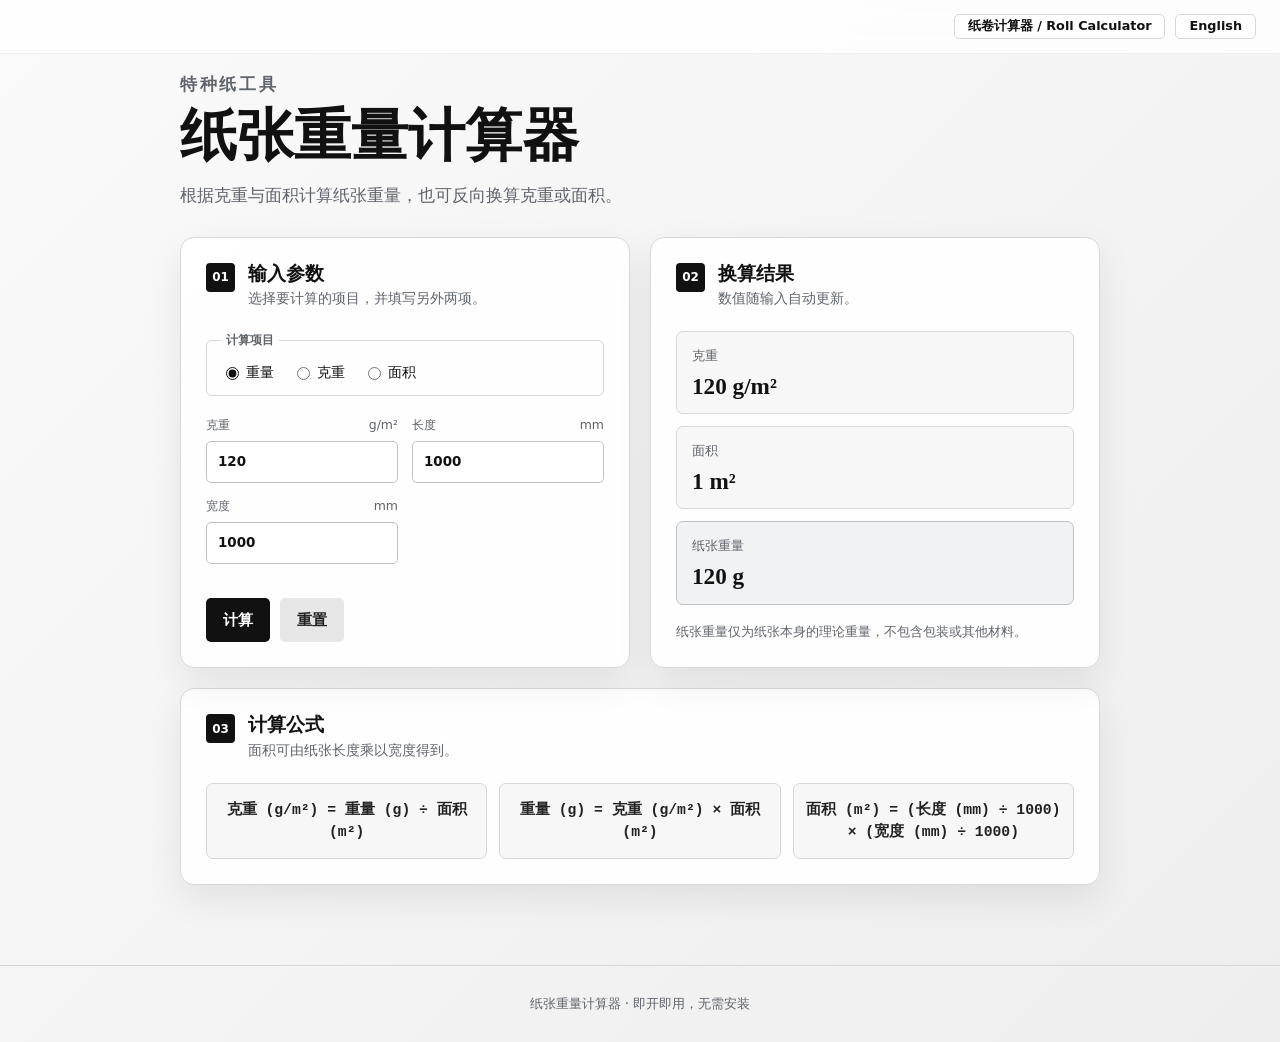
==== paper-weight.html @ e5fe06d3 "Function update~" ====
<!doctype html>
<html lang="zh-CN">
<head>
  <meta charset="utf-8">
  <meta name="viewport" content="width=device-width, initial-scale=1">
  <meta name="description" content="纸张克重、面积与重量换算工具">
  <title>纸张重量计算器 | Paper Weight Calculator</title>
  <link rel="stylesheet" href="style.css">
</head>
<body>
  <nav class="top-bar">
    <a class="gh-link" href="index.html"><span>纸卷计算器 / Roll Calculator</span></a>
    <button class="lang-toggle" id="lang-toggle" type="button">English</button>
  </nav>
  <main class="page-shell weight-shell">
    <header class="hero">
      <p class="eyebrow" data-i18n="eyebrow">SPECIALTY PAPER TOOLS</p>
      <h1 data-i18n="heading">纸张重量计算器</h1>
      <p data-i18n="subheading">根据克重与面积计算纸张重量，也可反向换算克重或面积。</p>
    </header>
    <section class="calculator-grid weight-grid" aria-label="纸张重量计算器">
      <form class="card input-card" id="weight-form">
        <div class="card-heading"><span>01</span><div><h2 data-i18n="input_title">输入参数</h2><p data-i18n="input_desc">选择要计算的项目，并填写所需参数。</p></div></div>
        <fieldset class="mode-control weight-modes">
          <legend data-i18n="mode_legend">计算项目</legend>
          <label><input type="radio" name="mode" value="weight" checked><span data-i18n="mode_weight">重量</span></label>
          <label><input type="radio" name="mode" value="gsm"><span data-i18n="mode_gsm">克重</span></label>
          <label><input type="radio" name="mode" value="area"><span data-i18n="mode_area">面积</span></label>
        </fieldset>
        <div class="field-grid weight-fields">
          <label id="gsm-field"><span data-i18n="f_gsm">克重</span><em>g/m²</em><input id="gsm" type="number" min="0.001" step="any" value="120"></label>
          <label id="length-field"><span data-i18n="f_length">长度</span><em>mm</em><input id="length" type="number" min="0.001" step="any" value="1000"></label>
          <label id="width-field"><span data-i18n="f_width">宽度</span><em>mm</em><input id="width" type="number" min="0.001" step="any" value="1000"></label>
          <label id="weight-field" class="is-hidden"><span data-i18n="f_weight">纸张重量</span><em>g</em><input id="weight" type="number" min="0.001" step="any" value="120"></label>
        </div>
        <p class="form-error" id="form-error" role="alert"></p>
        <div class="button-row"><button type="submit" data-i18n="btn_calc">计算</button><button type="button" class="secondary" id="btn-reset" data-i18n="btn_reset">重置</button></div>
      </form>
      <section class="card results-card" aria-live="polite">
        <div class="card-heading"><span>02</span><div><h2 data-i18n="result_title">换算结果</h2><p data-i18n="result_desc">数值随输入自动更新。</p></div></div>
        <div class="results-grid weight-results">
          <div><span data-i18n="r_gsm">克重</span><strong id="result-gsm">—</strong></div>
          <div><span data-i18n="r_area">面积</span><strong id="result-area">—</strong></div>
          <div class="weight-highlight"><span data-i18n="r_weight">纸张重量</span><strong id="result-weight">—</strong></div>
        </div>
        <p class="note" data-i18n="result_note">纸张重量仅为纸张本身的理论重量，不包含包装或其他材料。</p>
      </section>
    </section>
    <section class="card formula-card">
      <div class="card-heading"><span>03</span><div><h2 data-i18n="formula_title">计算公式</h2><p data-i18n="formula_desc">面积可由纸张长度乘以宽度得到。</p></div></div>
      <div class="formula-display"><span data-i18n="formula_gsm">克重 (g/m²) = 重量 (g) ÷ 面积 (m²)</span><span data-i18n="formula_weight">重量 (g) = 克重 (g/m²) × 面积 (m²)</span><span data-i18n="formula_area">面积 (m²) = (长度 (mm) ÷ 1000) × (宽度 (mm) ÷ 1000)</span></div>
    </section>
  </main>
  <footer class="site-footer"><div class="footer-inner"><span data-i18n="footer">纸张重量计算器 · 即开即用，无需安装</span></div></footer>
  <script src="paper-weight.js"></script>
</body>
</html>
---- style.css ----
:root { --ink:#111; --muted:#60646b; --line:#d5d7da; --paper:#f1f2f3; --paper-light:#fff; --kraft:#a66f3a; --kraft-dark:#75461f; --core:#faf9f5; --accent:#111; --shadow:0 14px 36px rgba(0,0,0,.08); }
* { box-sizing:border-box; }
body { margin:0; color:var(--ink); font:15px/1.5 Inter, ui-sans-serif, system-ui, -apple-system, "Segoe UI", sans-serif; background:linear-gradient(135deg,#fafafa,#eeeeee); }
.page-shell { width:min(1160px,calc(100% - 32px)); margin:0 auto; padding:72px 0 40px; }
.hero { max-width:700px; margin-bottom:28px; }.hero-top { display:flex; justify-content:space-between; align-items:flex-start; gap:12px; }.eyebrow { margin:0 0 8px; color:var(--accent); font-size:.74rem; font-weight:800; letter-spacing:.16em; }.hero h1 { margin:0; font:700 clamp(2rem,5vw,3.55rem)/1.08 Georgia,serif; }.hero p { color:var(--muted); font-size:1.05rem; }.top-bar { position:fixed; top:0; right:0; left:0; z-index:100; display:flex; justify-content:flex-end; align-items:center; gap:10px; padding:14px 24px; background:rgba(255,255,255,.82); backdrop-filter:blur(10px); -webkit-backdrop-filter:blur(10px); border-bottom:1px solid rgba(0,0,0,.06); }.gh-link { display:inline-flex; align-items:center; gap:6px; padding:5px 13px; border:1.5px solid var(--line); border-radius:5px; background:rgba(255,255,255,.85); color:var(--ink); font:700 .8rem/1 system-ui,sans-serif; text-decoration:none; transition:border-color .15s,background .15s; }.gh-link:hover { border-color:var(--accent); background:#fff; }.gh-link svg { flex-shrink:0; }.lang-toggle { flex-shrink:0; padding:5px 13px; border:1.5px solid var(--line); border-radius:5px; background:rgba(255,255,255,.85); color:var(--ink); font:700 .8rem/1 system-ui,sans-serif; cursor:pointer; transition:border-color .15s,background .15s; }.lang-toggle:hover { border-color:var(--accent); background:#fff; }
.site-footer { margin-top:40px; padding:28px 0; border-top:1px solid var(--line); text-align:center; }.footer-inner { display:flex; justify-content:center; align-items:center; gap:10px; flex-wrap:wrap; color:var(--muted); font-size:.84rem; }.footer-inner a { color:var(--muted); text-decoration:none; transition:color .15s; }.footer-inner a:hover { color:var(--ink); }.footer-sep { color:var(--line); }
.calculator-grid { display:grid; grid-template-columns:1.22fr .78fr; gap:20px; }.card { background:rgba(255,255,255,.94); border:1px solid var(--line); border-radius:14px; box-shadow:var(--shadow); padding:25px; }.card-heading { display:flex; gap:13px; align-items:flex-start; margin-bottom:22px; }.card-heading>span { display:grid; place-items:center; flex:0 0 29px; height:29px; border-radius:4px; background:#111; color:#fff; font-size:.75rem; font-weight:800; }.card h2 { margin:0; font:700 1.18rem/1.15 Georgia,serif; }.card-heading p { margin:4px 0 0; color:var(--muted); font-size:.86rem; }
fieldset { margin:0 0 20px; padding:12px 14px; border:1px solid var(--line); border-radius:6px; } legend { color:var(--muted); padding:0 5px; font-size:.78rem; font-weight:700; }.mode-control { display:flex; gap:18px; flex-wrap:wrap; }.mode-control label { cursor:pointer; font-size:.9rem; }.mode-control input { accent-color:var(--accent); }
.field-grid { display:grid; grid-template-columns:repeat(2,1fr); gap:14px; }.field-grid label { display:grid; grid-template-columns:1fr auto; gap:6px; color:#252525; font-size:.84rem; font-weight:700; }.field-grid label span { color:var(--muted); font-size:.78rem; font-weight:500; }.field-grid label em { font-style:normal; color:var(--muted); font-size:.78rem; font-weight:500; }.field-grid input { grid-column:1/-1; width:100%; border:1px solid #bfc2c5; border-radius:5px; background:#fff; color:var(--ink); padding:10px 11px; font:inherit; outline:none; }.field-grid input:focus { border-color:#111; box-shadow:0 0 0 3px rgba(0,0,0,.1); }.is-hidden { display:none !important; }.form-error { min-height:1.25em; margin:12px 0 0; color:#a4352d; font-size:.85rem; }.button-row { display:flex; gap:10px; margin-top:5px; } button { border:0; border-radius:5px; background:var(--accent); color:white; cursor:pointer; padding:11px 17px; font:inherit; font-weight:750; } button:hover { background:#333; } button.secondary { background:#e7e7e7; color:#222; }
.results-grid { display:grid; grid-template-columns:repeat(2,1fr); gap:12px; }.results-grid>div { min-height:105px; padding:15px; border:1px solid #d8d8d8; border-radius:7px; background:#f7f7f7; }.results-grid span { display:block; color:var(--muted); font-size:.79rem; }.results-grid strong { display:block; margin-top:8px; font:700 clamp(1.25rem,2.5vw,1.65rem)/1.05 Georgia,serif; color:var(--accent); }.note { margin:17px 0 0; color:var(--muted); font-size:.82rem; }
.visual-card,.compare-card { margin-top:20px; }.visual-legend { margin:-7px 0 17px 42px; color:var(--muted); font-size:.82rem; }.swatch { display:inline-block; width:11px; height:11px; margin:0 5px 0 13px; border-radius:50%; vertical-align:-1px; }.swatch:first-child { margin-left:0; }.swatch.paper { background:var(--kraft); }.swatch.core { background:#fff; border:1px solid #777; }.visual-grid { display:grid; grid-template-columns:minmax(0,1fr) minmax(0,1fr) minmax(220px,.9fr); gap:20px; align-items:stretch; }.roll-figure { margin:0; min-width:0; border:1px solid #cfd2d4; border-radius:10px; background:#fff; overflow:hidden; }.roll-figure figcaption { padding:12px 15px; color:#111; border-bottom:1px solid #d7d7d7; background:#f7f7f7; font:700 .86rem Georgia,serif; text-transform:uppercase; letter-spacing:.05em; }.svg-wrap { min-height:305px; padding:8px; background-image:linear-gradient(#e8edf1 1px,transparent 1px),linear-gradient(90deg,#e8edf1 1px,transparent 1px); background-size:20px 20px; }.svg-wrap svg { display:block; width:100%; height:290px; }.spec-summary { display:grid; align-content:center; padding:0 8px; }.spec-summary div { display:flex; justify-content:space-between; align-items:baseline; gap:12px; padding:15px 0; border-bottom:1px solid #d8dce0; }.spec-summary div:first-child { border-top:1px solid #d8dce0; }.spec-summary span { color:var(--muted); font-size:.85rem; }.spec-summary strong { color:#111; font:700 .95rem ui-monospace,SFMono-Regular,Menlo,Consolas,monospace; text-align:right; }.table-wrap { overflow-x:auto; } table { width:100%; border-collapse:collapse; text-align:left; } th,td { padding:13px 15px; border-bottom:1px solid #dedede; white-space:nowrap; } th { color:var(--muted); font-size:.77rem; letter-spacing:.04em; text-transform:uppercase; } td { font-weight:650; } td:first-child { color:var(--accent); }
@media (max-width:960px) { .visual-grid { grid-template-columns:1fr 1fr; }.spec-summary { grid-column:1/-1; grid-template-columns:repeat(3,1fr); gap:0 18px; }.spec-summary div { padding:12px 0; } }
@media (max-width:760px) { .page-shell { width:min(100% - 22px,1160px); padding-top:60px; }.top-bar { padding:10px 16px; gap:8px; }.calculator-grid,.visual-grid { grid-template-columns:1fr; }.card { padding:19px; }.visual-legend { margin-left:0; }.svg-wrap { min-height:265px; }.svg-wrap svg { height:250px; }.spec-summary { grid-column:auto; grid-template-columns:1fr; } }
@media (max-width:410px) { .field-grid,.results-grid { grid-template-columns:1fr; }.mode-control { display:grid; gap:8px; } }
.weight-shell { max-width:920px; }.weight-grid { grid-template-columns:1fr 1fr; }.weight-modes { gap:10px 18px; }.weight-modes label { display:inline-flex; align-items:center; gap:4px; }.weight-results { grid-template-columns:1fr; }.weight-results>div { min-height:78px; }.weight-results strong { font-size:1.45rem; }.weight-highlight { background:#f1f2f3 !important; border-color:#bfc2c5 !important; }.formula-card { margin-top:20px; }.formula-display { display:grid; grid-template-columns:repeat(3,1fr); gap:12px; }.formula-display span { display:grid; place-items:center; min-height:76px; padding:12px; border:1px solid var(--line); border-radius:7px; background:#f7f7f7; color:#222; text-align:center; font:600 .92rem/1.5 ui-monospace,SFMono-Regular,Menlo,Consolas,monospace; }.tool-link { margin-left:2px; }
@media (max-width:760px) { .weight-grid { grid-template-columns:1fr; }.formula-display { grid-template-columns:1fr; }.weight-shell { padding-top:68px; } }
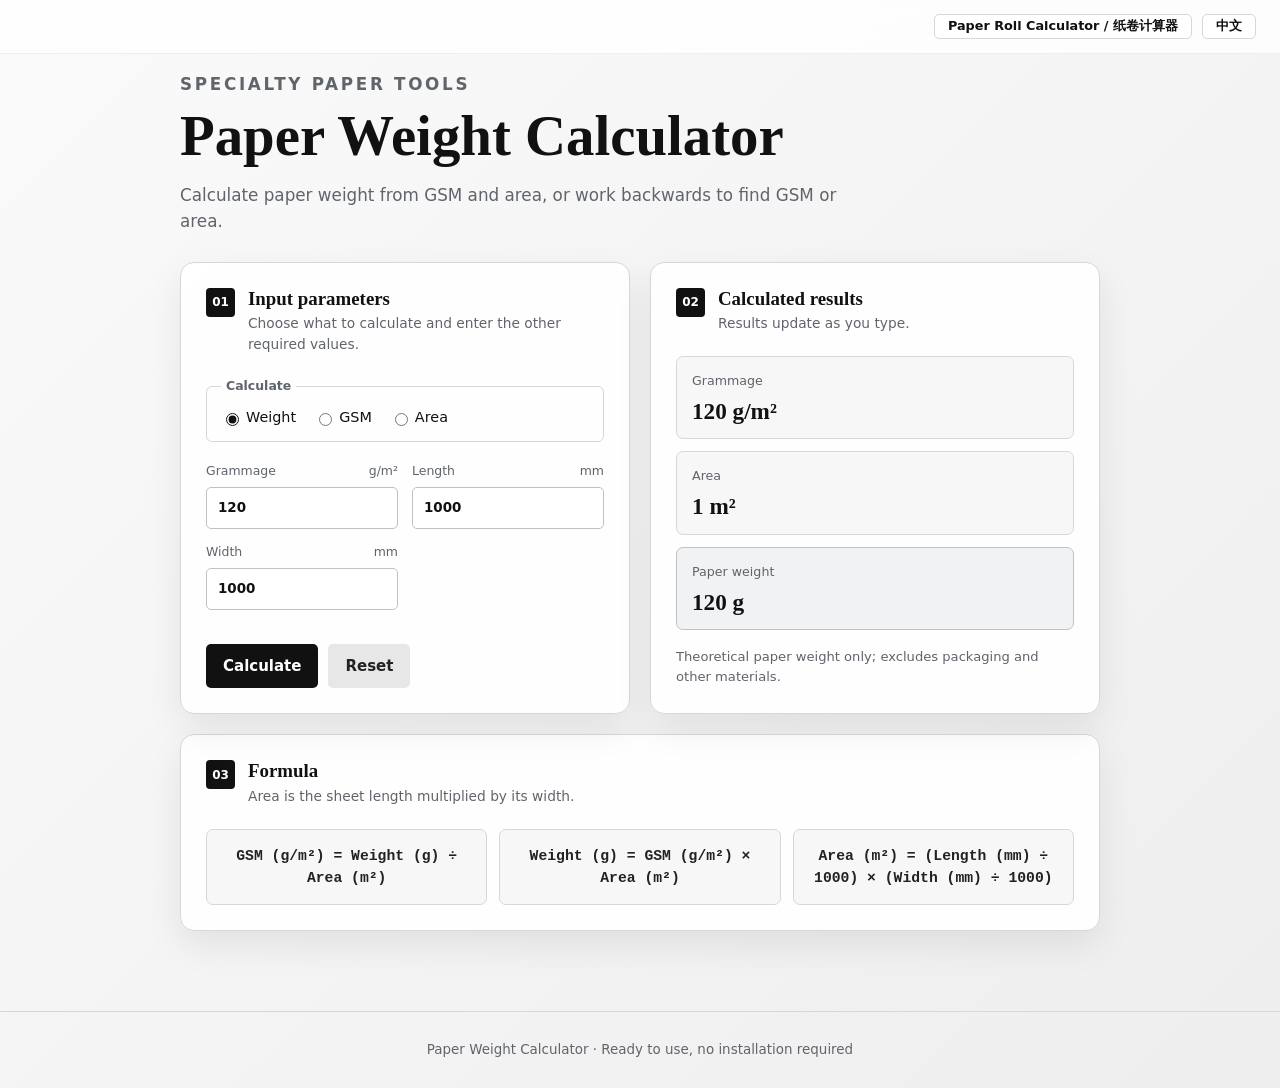
==== commit 904225cb: "feat: enhance paper roll calculator with weight-based length calculation and update UI for multi-mod" ====
--- a/paper-weight.html
+++ b/paper-weight.html
@@ -1,57 +1,57 @@
 <!doctype html>
-<html lang="zh-CN">
+<html lang="en">
 <head>
   <meta charset="utf-8">
   <meta name="viewport" content="width=device-width, initial-scale=1">
-  <meta name="description" content="纸张克重、面积与重量换算工具">
-  <title>纸张重量计算器 | Paper Weight Calculator</title>
+  <meta name="description" content="Paper weight, GSM and area conversion tool">
+  <title>Paper Weight Calculator</title>
   <link rel="stylesheet" href="style.css">
 </head>
 <body>
   <nav class="top-bar">
-    <a class="gh-link" href="index.html"><span>纸卷计算器 / Roll Calculator</span></a>
-    <button class="lang-toggle" id="lang-toggle" type="button">English</button>
+    <a class="gh-link" href="index.html"><span>Paper Roll Calculator / 纸卷计算器</span></a>
+    <button class="lang-toggle" id="lang-toggle" type="button">中文</button>
   </nav>
   <main class="page-shell weight-shell">
     <header class="hero">
       <p class="eyebrow" data-i18n="eyebrow">SPECIALTY PAPER TOOLS</p>
-      <h1 data-i18n="heading">纸张重量计算器</h1>
-      <p data-i18n="subheading">根据克重与面积计算纸张重量，也可反向换算克重或面积。</p>
+      <h1 data-i18n="heading">Paper Weight Calculator</h1>
+      <p data-i18n="subheading">Calculate paper weight from GSM and area, or work backwards to find GSM or area.</p>
     </header>
-    <section class="calculator-grid weight-grid" aria-label="纸张重量计算器">
+    <section class="calculator-grid weight-grid" aria-label="Paper Weight Calculator">
       <form class="card input-card" id="weight-form">
-        <div class="card-heading"><span>01</span><div><h2 data-i18n="input_title">输入参数</h2><p data-i18n="input_desc">选择要计算的项目，并填写所需参数。</p></div></div>
+        <div class="card-heading"><span>01</span><div><h2 data-i18n="input_title">Input parameters</h2><p data-i18n="input_desc">Choose what to calculate and enter the other required values.</p></div></div>
         <fieldset class="mode-control weight-modes">
-          <legend data-i18n="mode_legend">计算项目</legend>
-          <label><input type="radio" name="mode" value="weight" checked><span data-i18n="mode_weight">重量</span></label>
-          <label><input type="radio" name="mode" value="gsm"><span data-i18n="mode_gsm">克重</span></label>
-          <label><input type="radio" name="mode" value="area"><span data-i18n="mode_area">面积</span></label>
+          <legend data-i18n="mode_legend">Calculate</legend>
+          <label><input type="radio" name="mode" value="weight" checked><span data-i18n="mode_weight">Weight</span></label>
+          <label><input type="radio" name="mode" value="gsm"><span data-i18n="mode_gsm">GSM</span></label>
+          <label><input type="radio" name="mode" value="area"><span data-i18n="mode_area">Area</span></label>
         </fieldset>
         <div class="field-grid weight-fields">
-          <label id="gsm-field"><span data-i18n="f_gsm">克重</span><em>g/m²</em><input id="gsm" type="number" min="0.001" step="any" value="120"></label>
-          <label id="length-field"><span data-i18n="f_length">长度</span><em>mm</em><input id="length" type="number" min="0.001" step="any" value="1000"></label>
-          <label id="width-field"><span data-i18n="f_width">宽度</span><em>mm</em><input id="width" type="number" min="0.001" step="any" value="1000"></label>
-          <label id="weight-field" class="is-hidden"><span data-i18n="f_weight">纸张重量</span><em>g</em><input id="weight" type="number" min="0.001" step="any" value="120"></label>
+          <label id="gsm-field"><span data-i18n="f_gsm">Grammage</span><em>g/m²</em><input id="gsm" type="number" min="0.001" step="any" value="120"></label>
+          <label id="length-field"><span data-i18n="f_length">Length</span><em>mm</em><input id="length" type="number" min="0.001" step="any" value="1000"></label>
+          <label id="width-field"><span data-i18n="f_width">Width</span><em>mm</em><input id="width" type="number" min="0.001" step="any" value="1000"></label>
+          <label id="weight-field" class="is-hidden"><span data-i18n="f_weight">Paper weight</span><em>g</em><input id="weight" type="number" min="0.001" step="any" value="120"></label>
         </div>
         <p class="form-error" id="form-error" role="alert"></p>
-        <div class="button-row"><button type="submit" data-i18n="btn_calc">计算</button><button type="button" class="secondary" id="btn-reset" data-i18n="btn_reset">重置</button></div>
+        <div class="button-row"><button type="submit" data-i18n="btn_calc">Calculate</button><button type="button" class="secondary" id="btn-reset" data-i18n="btn_reset">Reset</button></div>
       </form>
       <section class="card results-card" aria-live="polite">
-        <div class="card-heading"><span>02</span><div><h2 data-i18n="result_title">换算结果</h2><p data-i18n="result_desc">数值随输入自动更新。</p></div></div>
+        <div class="card-heading"><span>02</span><div><h2 data-i18n="result_title">Calculated results</h2><p data-i18n="result_desc">Results update as you type.</p></div></div>
         <div class="results-grid weight-results">
-          <div><span data-i18n="r_gsm">克重</span><strong id="result-gsm">—</strong></div>
-          <div><span data-i18n="r_area">面积</span><strong id="result-area">—</strong></div>
-          <div class="weight-highlight"><span data-i18n="r_weight">纸张重量</span><strong id="result-weight">—</strong></div>
+          <div><span data-i18n="r_gsm">Grammage</span><strong id="result-gsm">—</strong></div>
+          <div><span data-i18n="r_area">Area</span><strong id="result-area">—</strong></div>
+          <div class="weight-highlight"><span data-i18n="r_weight">Paper weight</span><strong id="result-weight">—</strong></div>
         </div>
-        <p class="note" data-i18n="result_note">纸张重量仅为纸张本身的理论重量，不包含包装或其他材料。</p>
+        <p class="note" data-i18n="result_note">Theoretical paper weight only; excludes packaging and other materials.</p>
       </section>
     </section>
     <section class="card formula-card">
-      <div class="card-heading"><span>03</span><div><h2 data-i18n="formula_title">计算公式</h2><p data-i18n="formula_desc">面积可由纸张长度乘以宽度得到。</p></div></div>
-      <div class="formula-display"><span data-i18n="formula_gsm">克重 (g/m²) = 重量 (g) ÷ 面积 (m²)</span><span data-i18n="formula_weight">重量 (g) = 克重 (g/m²) × 面积 (m²)</span><span data-i18n="formula_area">面积 (m²) = (长度 (mm) ÷ 1000) × (宽度 (mm) ÷ 1000)</span></div>
+      <div class="card-heading"><span>03</span><div><h2 data-i18n="formula_title">Formula</h2><p data-i18n="formula_desc">Area is the sheet length multiplied by its width.</p></div></div>
+      <div class="formula-display"><span data-i18n="formula_gsm">GSM (g/m²) = Weight (g) ÷ Area (m²)</span><span data-i18n="formula_weight">Weight (g) = GSM (g/m²) × Area (m²)</span><span data-i18n="formula_area">Area (m²) = (Length (mm) ÷ 1000) × (Width (mm) ÷ 1000)</span></div>
     </section>
   </main>
-  <footer class="site-footer"><div class="footer-inner"><span data-i18n="footer">纸张重量计算器 · 即开即用，无需安装</span></div></footer>
+  <footer class="site-footer"><div class="footer-inner"><span data-i18n="footer">Paper Weight Calculator · Ready to use, no installation required</span></div></footer>
   <script src="paper-weight.js"></script>
 </body>
 </html>
